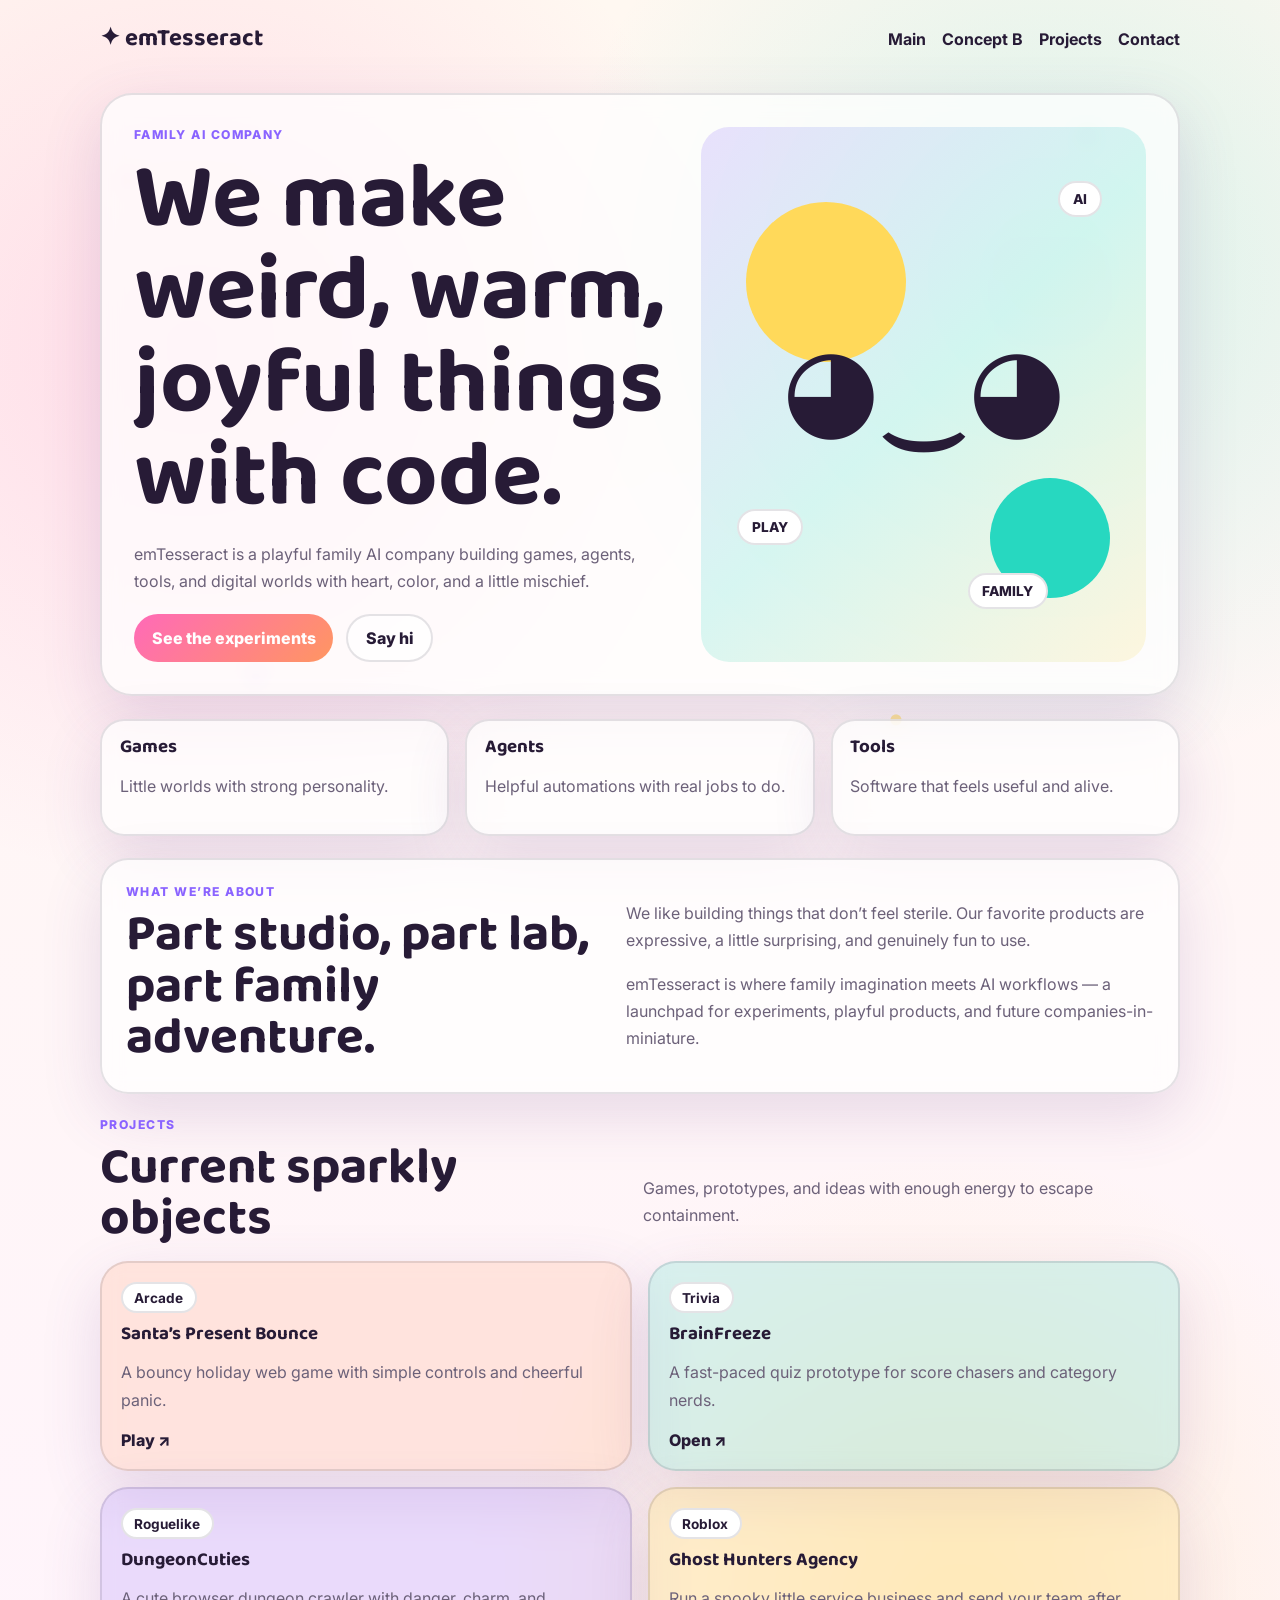
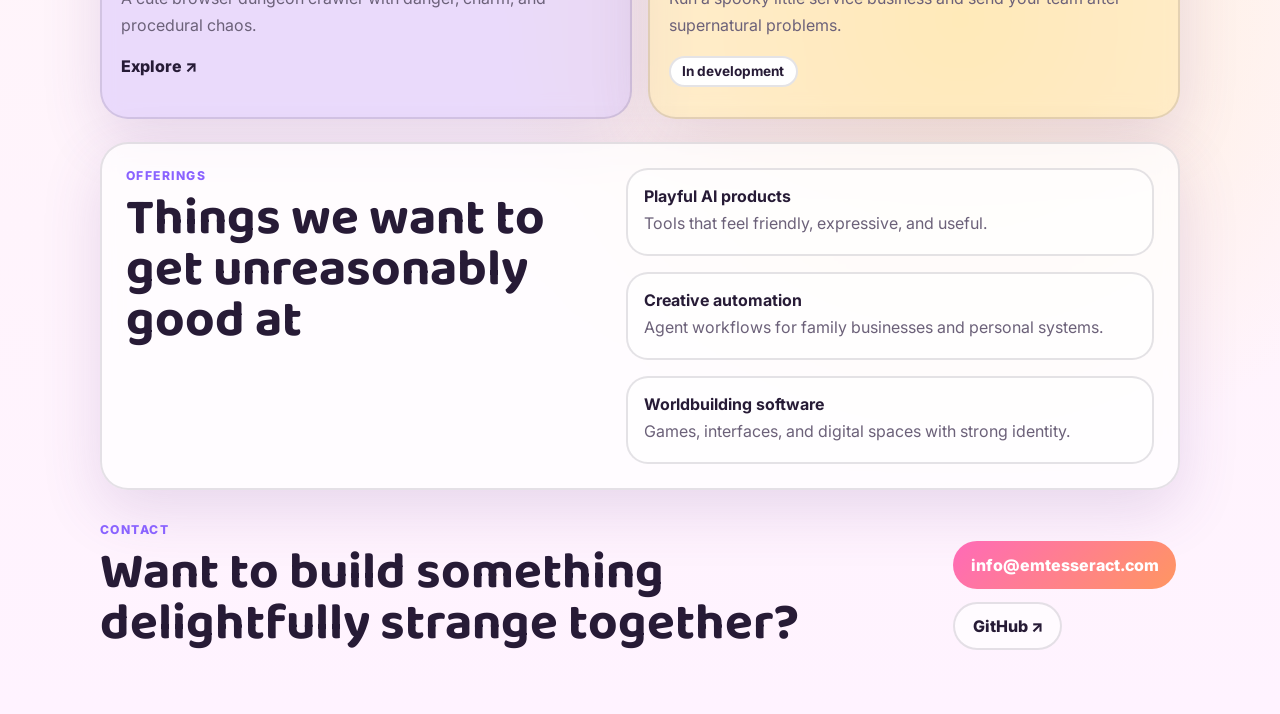
==== concept-c.html @ 74ac7b04 "Add playful homepage concept C" ====
<!DOCTYPE html>
<html lang="en">
<head>
  <meta charset="UTF-8" />
  <meta name="viewport" content="width=device-width, initial-scale=1.0" />
  <meta name="description" content="Concept C for emTesseract — a playful family AI company homepage full of color, energy, and experiments." />
  <title>emTesseract — Concept C</title>
  <link rel="preconnect" href="https://fonts.googleapis.com">
  <link rel="preconnect" href="https://fonts.gstatic.com" crossorigin>
  <link href="https://fonts.googleapis.com/css2?family=Baloo+2:wght@600;700;800&family=Inter:wght@400;500;600;700&display=swap" rel="stylesheet">
  <link rel="stylesheet" href="./style-c.css" />
</head>
<body>
  <div class="sprinkles sprinkles-a"></div>
  <div class="sprinkles sprinkles-b"></div>

  <header class="topbar shell">
    <a href="./index.html" class="logo">✦ emTesseract</a>
    <nav>
      <a href="./index.html">Main</a>
      <a href="./concept-b.html">Concept B</a>
      <a href="#projects">Projects</a>
      <a href="#contact">Contact</a>
    </nav>
  </header>

  <main class="shell">
    <section class="hero candy-panel">
      <div class="hero-copy">
        <p class="eyebrow">Family AI Company</p>
        <h1>We make weird, warm, joyful things with code.</h1>
        <p class="lede">
          emTesseract is a playful family AI company building games, agents, tools, and digital worlds with heart, color, and a little mischief.
        </p>
        <div class="actions">
          <a class="button bubble" href="#projects">See the experiments</a>
          <a class="button ghost" href="mailto:info@emtesseract.com">Say hi</a>
        </div>
      </div>
      <div class="mascot-card">
        <div class="planet planet-a"></div>
        <div class="planet planet-b"></div>
        <div class="sticker sticker-1">AI</div>
        <div class="sticker sticker-2">PLAY</div>
        <div class="sticker sticker-3">FAMILY</div>
        <div class="face">◕‿◕</div>
      </div>
    </section>

    <section class="section ribbon-grid">
      <article class="mini-panel">
        <h3>Games</h3>
        <p>Little worlds with strong personality.</p>
      </article>
      <article class="mini-panel">
        <h3>Agents</h3>
        <p>Helpful automations with real jobs to do.</p>
      </article>
      <article class="mini-panel">
        <h3>Tools</h3>
        <p>Software that feels useful and alive.</p>
      </article>
    </section>

    <section class="section story-panel">
      <div>
        <p class="eyebrow">What we’re about</p>
        <h2>Part studio, part lab, part family adventure.</h2>
      </div>
      <div class="story-copy">
        <p>
          We like building things that don’t feel sterile. Our favorite products are expressive, a little surprising, and genuinely fun to use.
        </p>
        <p>
          emTesseract is where family imagination meets AI workflows — a launchpad for experiments, playful products, and future companies-in-miniature.
        </p>
      </div>
    </section>

    <section id="projects" class="section">
      <div class="section-head">
        <div>
          <p class="eyebrow">Projects</p>
          <h2>Current sparkly objects</h2>
        </div>
        <p class="section-note">Games, prototypes, and ideas with enough energy to escape containment.</p>
      </div>

      <div class="project-grid">
        <article class="project-card peach">
          <span class="chip">Arcade</span>
          <h3>Santa’s Present Bounce</h3>
          <p>A bouncy holiday web game with simple controls and cheerful panic.</p>
          <a href="https://emtesseract.com/santa-bounce" target="_blank" rel="noreferrer">Play ↗</a>
        </article>

        <article class="project-card mint">
          <span class="chip">Trivia</span>
          <h3>BrainFreeze</h3>
          <p>A fast-paced quiz prototype for score chasers and category nerds.</p>
          <a href="https://mamercad.github.io/BrainFreeze" target="_blank" rel="noreferrer">Open ↗</a>
        </article>

        <article class="project-card lavender">
          <span class="chip">Roguelike</span>
          <h3>DungeonCuties</h3>
          <p>A cute browser dungeon crawler with danger, charm, and procedural chaos.</p>
          <a href="https://mamercad.github.io/DungeonCuties" target="_blank" rel="noreferrer">Explore ↗</a>
        </article>

        <article class="project-card lemon">
          <span class="chip">Roblox</span>
          <h3>Ghost Hunters Agency</h3>
          <p>Run a spooky little service business and send your team after supernatural problems.</p>
          <span class="status">In development</span>
        </article>
      </div>
    </section>

    <section class="section candy-panel offerings">
      <div>
        <p class="eyebrow">Offerings</p>
        <h2>Things we want to get unreasonably good at</h2>
      </div>
      <div class="offer-list">
        <div><strong>Playful AI products</strong><span>Tools that feel friendly, expressive, and useful.</span></div>
        <div><strong>Creative automation</strong><span>Agent workflows for family businesses and personal systems.</span></div>
        <div><strong>Worldbuilding software</strong><span>Games, interfaces, and digital spaces with strong identity.</span></div>
      </div>
    </section>
  </main>

  <footer id="contact" class="shell footer">
    <div>
      <p class="eyebrow">Contact</p>
      <h2>Want to build something delightfully strange together?</h2>
    </div>
    <div class="actions">
      <a class="button bubble" href="mailto:info@emtesseract.com">info@emtesseract.com</a>
      <a class="button ghost" href="https://github.com/mamerbot" target="_blank" rel="noreferrer">GitHub ↗</a>
    </div>
  </footer>
</body>
</html>
---- style-c.css ----
:root {
  --bg: #fff8f1;
  --ink: #271b36;
  --muted: #6c6179;
  --pink: #ff6ab8;
  --purple: #8a63ff;
  --teal: #27d8c0;
  --yellow: #ffd95a;
  --orange: #ff9661;
  --panel: rgba(255,255,255,0.72);
  --line: rgba(39, 27, 54, 0.12);
  --shadow: 0 20px 60px rgba(103, 61, 144, 0.16);
}
* { box-sizing: border-box; }
body {
  margin: 0;
  color: var(--ink);
  font-family: Inter, system-ui, sans-serif;
  background:
    radial-gradient(circle at 15% 15%, rgba(255,106,184,.20), transparent 24%),
    radial-gradient(circle at 82% 12%, rgba(39,216,192,.18), transparent 22%),
    radial-gradient(circle at 75% 70%, rgba(255,217,90,.22), transparent 25%),
    linear-gradient(180deg, #fff8f1 0%, #fff3ff 100%);
}
.shell { width: min(1080px, calc(100% - 2rem)); margin: 0 auto; }
.sprinkles {
  position: fixed; inset: 0; pointer-events: none; opacity: .35;
  background-image:
    radial-gradient(circle at 10% 20%, var(--pink) 0 4px, transparent 5px),
    radial-gradient(circle at 85% 15%, var(--teal) 0 4px, transparent 5px),
    radial-gradient(circle at 70% 80%, var(--yellow) 0 5px, transparent 6px),
    radial-gradient(circle at 20% 75%, var(--purple) 0 4px, transparent 5px);
}
.topbar, .footer, .hero, .section { position: relative; z-index: 1; }
.topbar {
  padding: 1.2rem 0;
  display: flex; justify-content: space-between; align-items: center; gap: 1rem;
}
.topbar nav { display:flex; gap: 1rem; flex-wrap: wrap; }
.topbar a { color: var(--ink); text-decoration: none; font-weight: 700; }
.logo {
  font-family: 'Baloo 2', Inter, sans-serif;
  font-size: 1.5rem;
}
.hero, .candy-panel, .mini-panel, .project-card, .story-panel {
  border: 2px solid var(--line);
  background: var(--panel);
  backdrop-filter: blur(10px);
  box-shadow: var(--shadow);
}
.hero {
  margin-top: 1rem;
  border-radius: 32px;
  display: grid;
  grid-template-columns: 1.1fr .9fr;
  gap: 1.5rem;
  padding: 2rem;
}
.eyebrow {
  margin: 0 0 .7rem;
  color: var(--purple);
  text-transform: uppercase;
  letter-spacing: .12em;
  font-size: .76rem;
  font-weight: 800;
}
h1, h2, h3 {
  margin: 0;
  font-family: 'Baloo 2', Inter, sans-serif;
  line-height: 1;
}
h1 { font-size: clamp(3rem, 8vw, 5.8rem); max-width: 11ch; }
h2 { font-size: clamp(2rem, 4vw, 3.2rem); }
.lede, .story-copy p, .project-card p, .mini-panel p, .offer-list span, .section-note {
  color: var(--muted);
  line-height: 1.7;
}
.actions { display:flex; gap: .8rem; flex-wrap: wrap; margin-top: 1.2rem; }
.button {
  display:inline-flex; align-items:center; justify-content:center; min-height: 3rem; padding: 0 1.1rem; border-radius: 999px; text-decoration:none; font-weight: 800;
}
.button.bubble {
  background: linear-gradient(135deg, var(--pink), var(--orange)); color: white;
}
.button.ghost {
  background: rgba(255,255,255,.65); border: 2px solid var(--line); color: var(--ink);
}
.hero-copy { padding-right: .5rem; }
.mascot-card {
  min-height: 360px; position: relative; border-radius: 28px; overflow: hidden;
  background: linear-gradient(135deg, rgba(138,99,255,.18), rgba(39,216,192,.18), rgba(255,217,90,.18));
}
.face {
  position: absolute; inset: 0; display:grid; place-items:center; font-family: 'Baloo 2', Inter, sans-serif; font-size: clamp(4rem, 10vw, 7rem);
}
.planet {
  position:absolute; border-radius:999px; filter: blur(.2px);
}
.planet-a { width: 160px; height: 160px; background: var(--yellow); top: 14%; left: 10%; }
.planet-b { width: 120px; height: 120px; background: var(--teal); right: 8%; bottom: 12%; }
.sticker {
  position:absolute; padding:.5rem .8rem; border-radius:999px; font-weight:800; font-size:.85rem; background:white; border:2px solid var(--line);
}
.sticker-1 { top: 10%; right: 10%; }
.sticker-2 { bottom: 22%; left: 8%; }
.sticker-3 { bottom: 10%; right: 22%; }
.section { margin-top: 1.4rem; }
.ribbon-grid {
  display:grid; grid-template-columns: repeat(3, minmax(0,1fr)); gap: 1rem;
}
.mini-panel { border-radius: 24px; padding: 1.1rem; }
.story-panel, .offerings {
  border-radius: 28px; padding: 1.5rem; display:grid; grid-template-columns: .9fr 1fr; gap: 1.5rem;
}
.section-head { display:flex; justify-content:space-between; align-items:end; gap:1rem; margin-bottom: 1rem; }
.project-grid { display:grid; grid-template-columns: repeat(2, minmax(0,1fr)); gap: 1rem; }
.project-card {
  border-radius: 28px; padding: 1.2rem;
}
.project-card a { color: var(--ink); font-weight: 800; text-decoration: none; }
.peach { background: rgba(255,150,97,.18); }
.mint { background: rgba(39,216,192,.18); }
.lavender { background: rgba(138,99,255,.18); }
.lemon { background: rgba(255,217,90,.24); }
.chip, .status {
  display:inline-flex; border-radius:999px; padding:.35rem .7rem; background:white; border:2px solid var(--line); font-size:.85rem; font-weight:700; margin-bottom:.7rem;
}
.offer-list { display:grid; gap: 1rem; }
.offer-list div {
  padding: 1rem; border-radius: 22px; background: rgba(255,255,255,.55); border:2px solid var(--line);
}
.offer-list strong { display:block; margin-bottom:.3rem; }
.footer {
  padding: 2rem 0 4rem; display:flex; justify-content:space-between; gap: 1rem; align-items:end;
}
@media (max-width: 900px) {
  .hero, .story-panel, .offerings, .footer, .section-head, .project-grid, .ribbon-grid { grid-template-columns: 1fr; display:grid; }
}
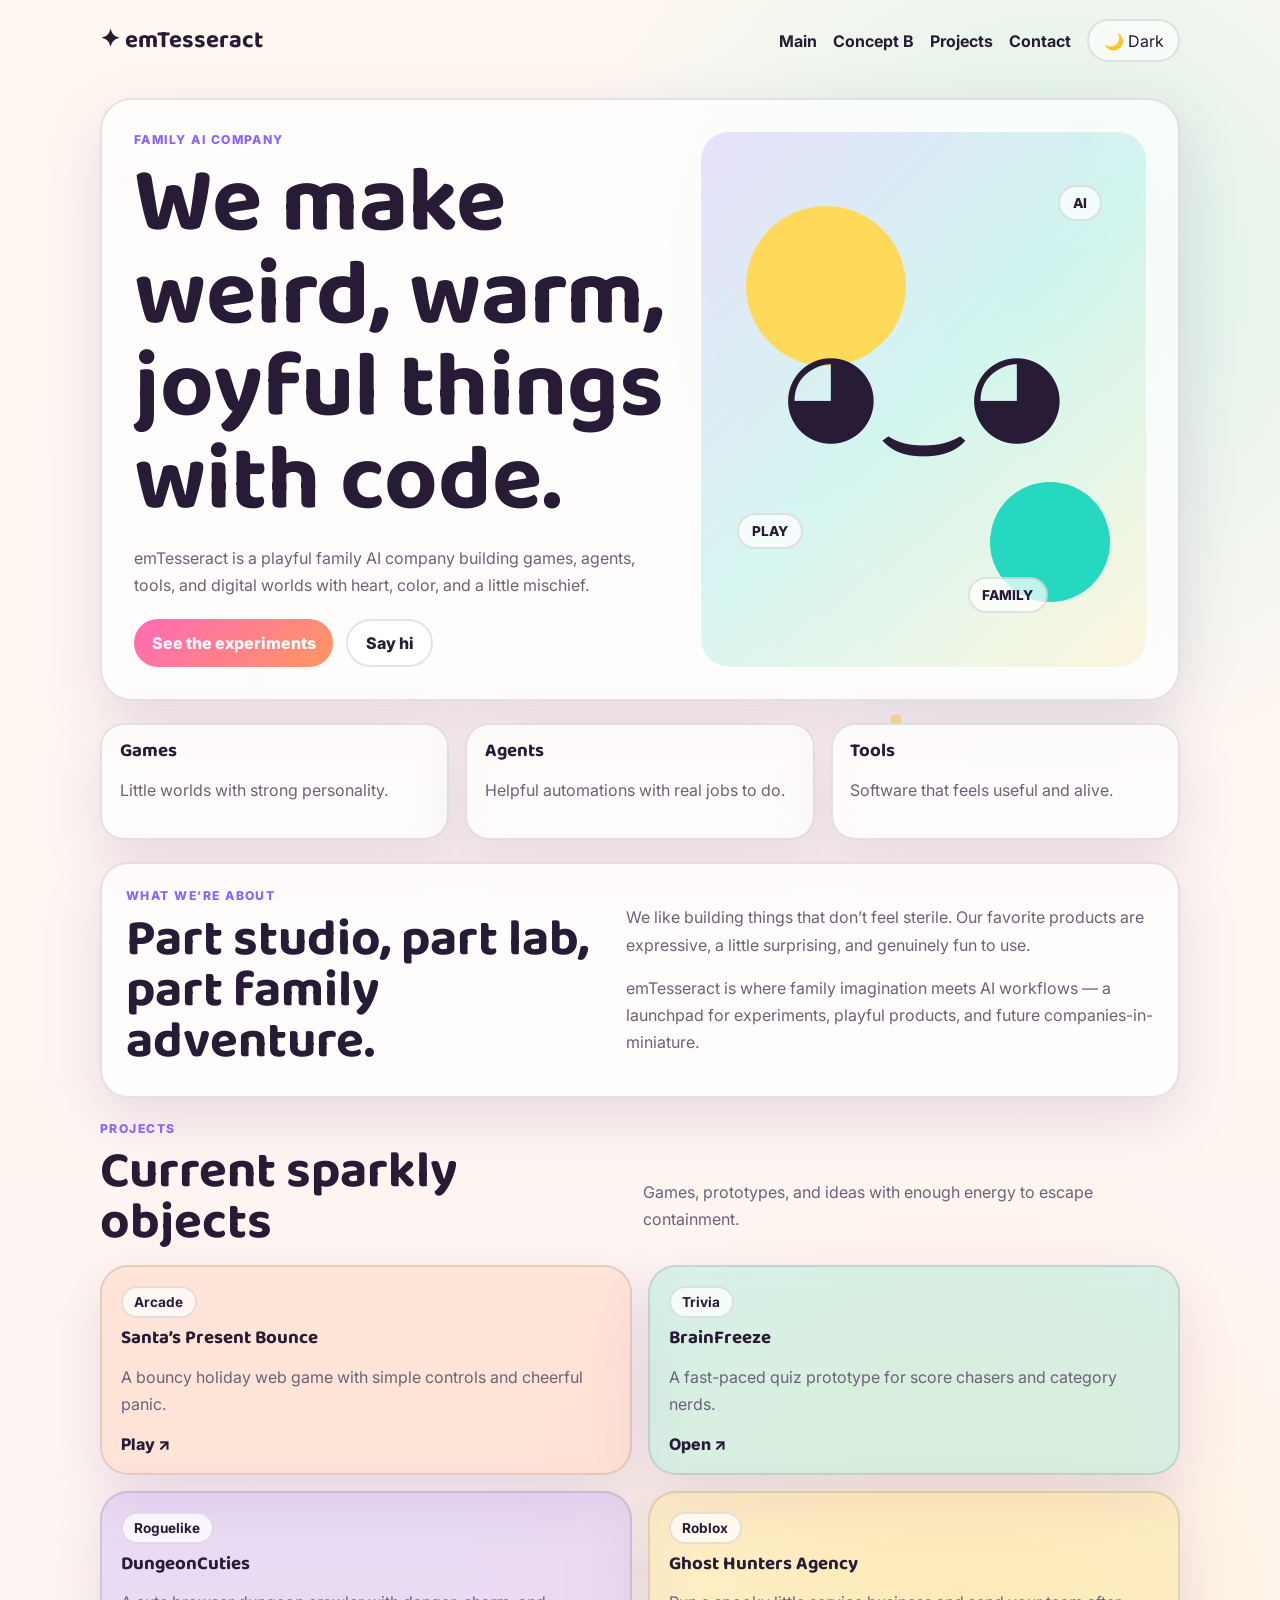
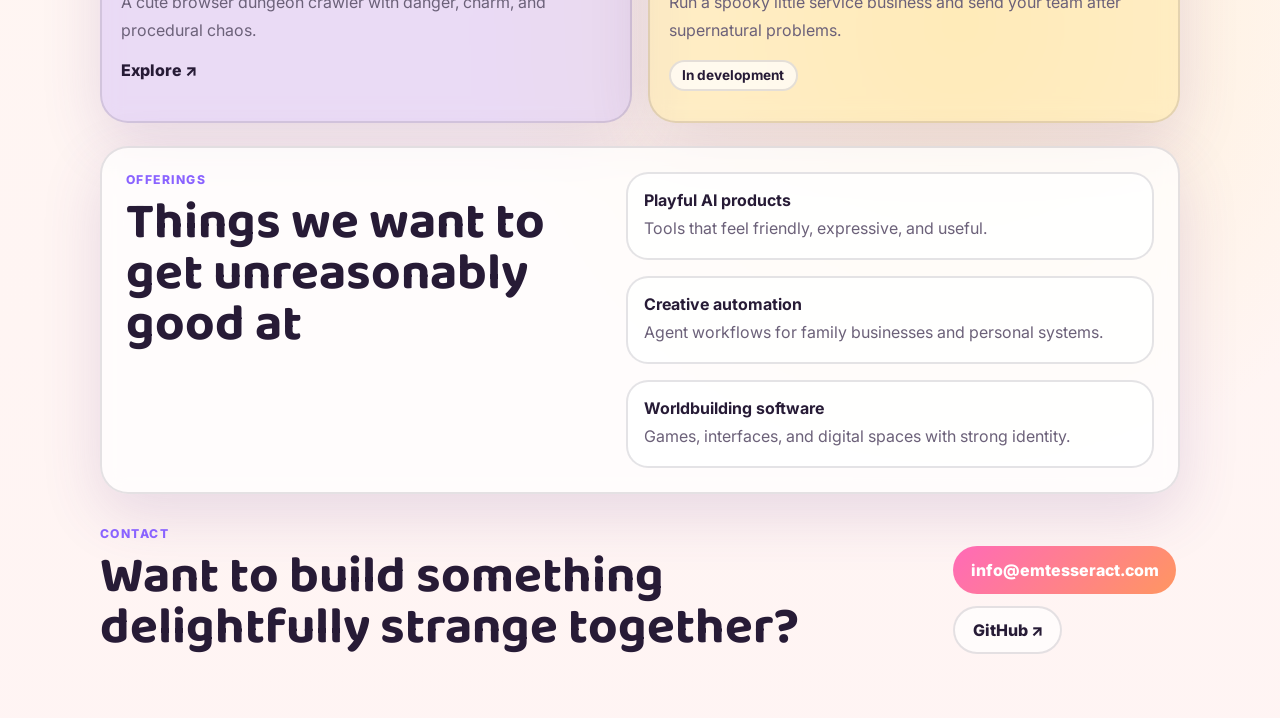
==== commit fadc609e: "Add theme toggle and clean up concept C background" ====
--- a/concept-c.html
+++ b/concept-c.html
@@ -9,6 +9,13 @@
   <link rel="preconnect" href="https://fonts.gstatic.com" crossorigin>
   <link href="https://fonts.googleapis.com/css2?family=Baloo+2:wght@600;700;800&family=Inter:wght@400;500;600;700&display=swap" rel="stylesheet">
   <link rel="stylesheet" href="./style-c.css" />
+  <script>
+    (function () {
+      const saved = localStorage.getItem('emtesseract-concept-c-theme');
+      const preferred = window.matchMedia('(prefers-color-scheme: dark)').matches ? 'dark' : 'light';
+      document.documentElement.setAttribute('data-theme', saved || preferred);
+    })();
+  </script>
 </head>
 <body>
   <div class="sprinkles sprinkles-a"></div>
@@ -21,6 +28,7 @@
       <a href="./concept-b.html">Concept B</a>
       <a href="#projects">Projects</a>
       <a href="#contact">Contact</a>
+      <button type="button" class="theme-toggle" aria-label="Toggle color theme">🌙 Dark</button>
     </nav>
   </header>
 
@@ -140,5 +148,25 @@
       <a class="button ghost" href="https://github.com/mamerbot" target="_blank" rel="noreferrer">GitHub ↗</a>
     </div>
   </footer>
+
+  <script>
+    (function () {
+      const key = 'emtesseract-concept-c-theme';
+      const root = document.documentElement;
+      const button = document.querySelector('.theme-toggle');
+      const applyTheme = (theme) => {
+        root.setAttribute('data-theme', theme);
+        localStorage.setItem(key, theme);
+        if (button) {
+          button.textContent = theme === 'dark' ? '☀️ Light' : '🌙 Dark';
+        }
+      };
+      const current = root.getAttribute('data-theme') || 'light';
+      applyTheme(current);
+      button?.addEventListener('click', function () {
+        applyTheme(root.getAttribute('data-theme') === 'dark' ? 'light' : 'dark');
+      });
+    })();
+  </script>
 </body>
 </html>
--- a/style-c.css
+++ b/style-c.css
@@ -10,17 +10,33 @@
   --panel: rgba(255,255,255,0.72);
   --line: rgba(39, 27, 54, 0.12);
   --shadow: 0 20px 60px rgba(103, 61, 144, 0.16);
+  --button-ghost-bg: rgba(255,255,255,.65);
 }
+
+:root[data-theme="dark"] {
+  --bg: #140f20;
+  --ink: #f7ecff;
+  --muted: #c6b7d6;
+  --pink: #ff76cb;
+  --purple: #9b7cff;
+  --teal: #41e5d1;
+  --yellow: #ffd95a;
+  --orange: #ff9d74;
+  --panel: rgba(33, 24, 50, 0.78);
+  --line: rgba(255, 233, 255, 0.12);
+  --shadow: 0 22px 70px rgba(0, 0, 0, 0.38);
+  --button-ghost-bg: rgba(255,255,255,.08);
+}
+
 * { box-sizing: border-box; }
 body {
   margin: 0;
   color: var(--ink);
   font-family: Inter, system-ui, sans-serif;
   background:
-    radial-gradient(circle at 15% 15%, rgba(255,106,184,.20), transparent 24%),
     radial-gradient(circle at 82% 12%, rgba(39,216,192,.18), transparent 22%),
-    radial-gradient(circle at 75% 70%, rgba(255,217,90,.22), transparent 25%),
-    linear-gradient(180deg, #fff8f1 0%, #fff3ff 100%);
+    radial-gradient(circle at 75% 70%, rgba(255,217,90,.18), transparent 25%),
+    linear-gradient(180deg, var(--bg) 0%, color-mix(in srgb, var(--bg) 82%, #ffe4ff 18%) 100%);
 }
 .shell { width: min(1080px, calc(100% - 2rem)); margin: 0 auto; }
 .sprinkles {
@@ -36,8 +52,17 @@
   padding: 1.2rem 0;
   display: flex; justify-content: space-between; align-items: center; gap: 1rem;
 }
-.topbar nav { display:flex; gap: 1rem; flex-wrap: wrap; }
-.topbar a { color: var(--ink); text-decoration: none; font-weight: 700; }
+.topbar nav { display:flex; gap: 1rem; flex-wrap: wrap; align-items: center; }
+.topbar a, .theme-toggle { color: var(--ink); text-decoration: none; font-weight: 700; }
+.theme-toggle {
+  appearance: none;
+  border: 2px solid var(--line);
+  background: var(--button-ghost-bg);
+  border-radius: 999px;
+  padding: .6rem .9rem;
+  cursor: pointer;
+  font: inherit;
+}
 .logo {
   font-family: 'Baloo 2', Inter, sans-serif;
   font-size: 1.5rem;
@@ -83,7 +108,7 @@
   background: linear-gradient(135deg, var(--pink), var(--orange)); color: white;
 }
 .button.ghost {
-  background: rgba(255,255,255,.65); border: 2px solid var(--line); color: var(--ink);
+  background: var(--button-ghost-bg); border: 2px solid var(--line); color: var(--ink);
 }
 .hero-copy { padding-right: .5rem; }
 .mascot-card {
@@ -99,7 +124,7 @@
 .planet-a { width: 160px; height: 160px; background: var(--yellow); top: 14%; left: 10%; }
 .planet-b { width: 120px; height: 120px; background: var(--teal); right: 8%; bottom: 12%; }
 .sticker {
-  position:absolute; padding:.5rem .8rem; border-radius:999px; font-weight:800; font-size:.85rem; background:white; border:2px solid var(--line);
+  position:absolute; padding:.5rem .8rem; border-radius:999px; font-weight:800; font-size:.85rem; background: var(--panel); border:2px solid var(--line);
 }
 .sticker-1 { top: 10%; right: 10%; }
 .sticker-2 { bottom: 22%; left: 8%; }
@@ -123,11 +148,11 @@
 .lavender { background: rgba(138,99,255,.18); }
 .lemon { background: rgba(255,217,90,.24); }
 .chip, .status {
-  display:inline-flex; border-radius:999px; padding:.35rem .7rem; background:white; border:2px solid var(--line); font-size:.85rem; font-weight:700; margin-bottom:.7rem;
+  display:inline-flex; border-radius:999px; padding:.35rem .7rem; background: var(--panel); border:2px solid var(--line); font-size:.85rem; font-weight:700; margin-bottom:.7rem;
 }
 .offer-list { display:grid; gap: 1rem; }
 .offer-list div {
-  padding: 1rem; border-radius: 22px; background: rgba(255,255,255,.55); border:2px solid var(--line);
+  padding: 1rem; border-radius: 22px; background: color-mix(in srgb, var(--panel) 86%, white 14%); border:2px solid var(--line);
 }
 .offer-list strong { display:block; margin-bottom:.3rem; }
 .footer {
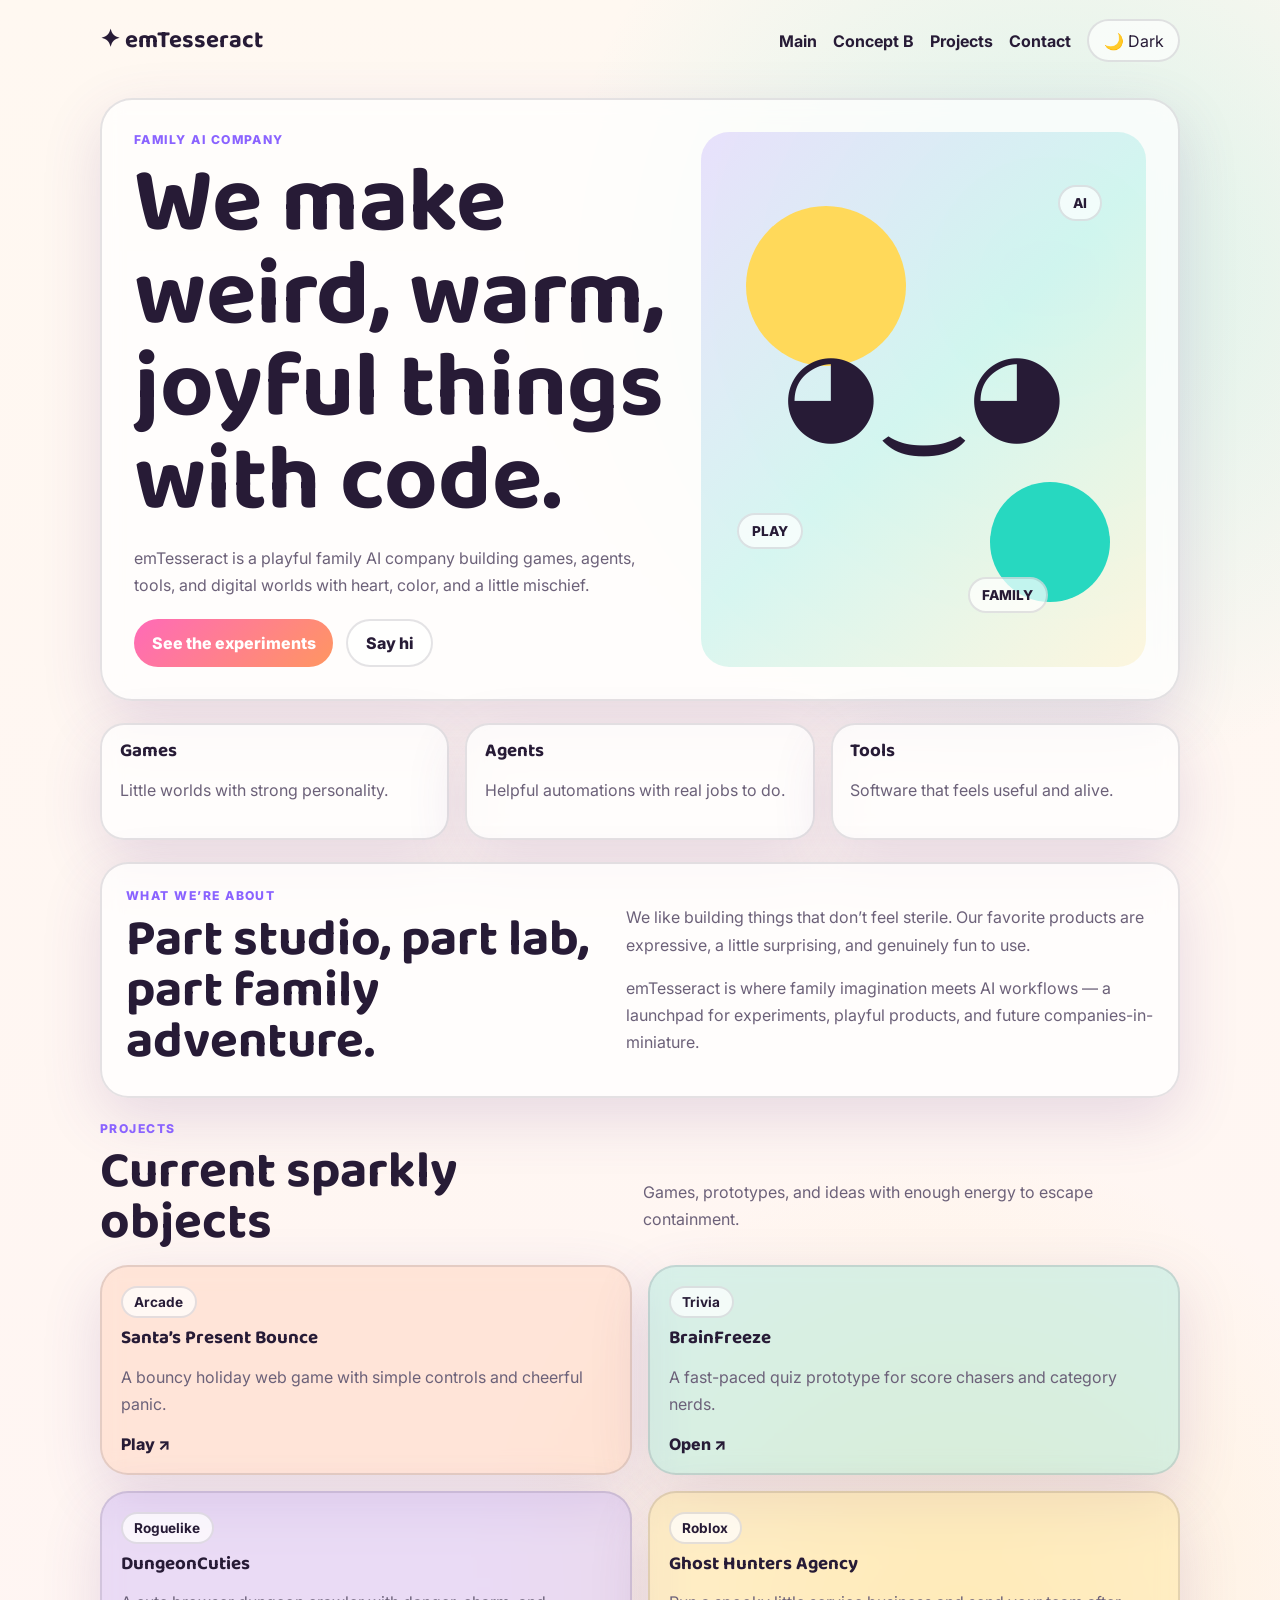
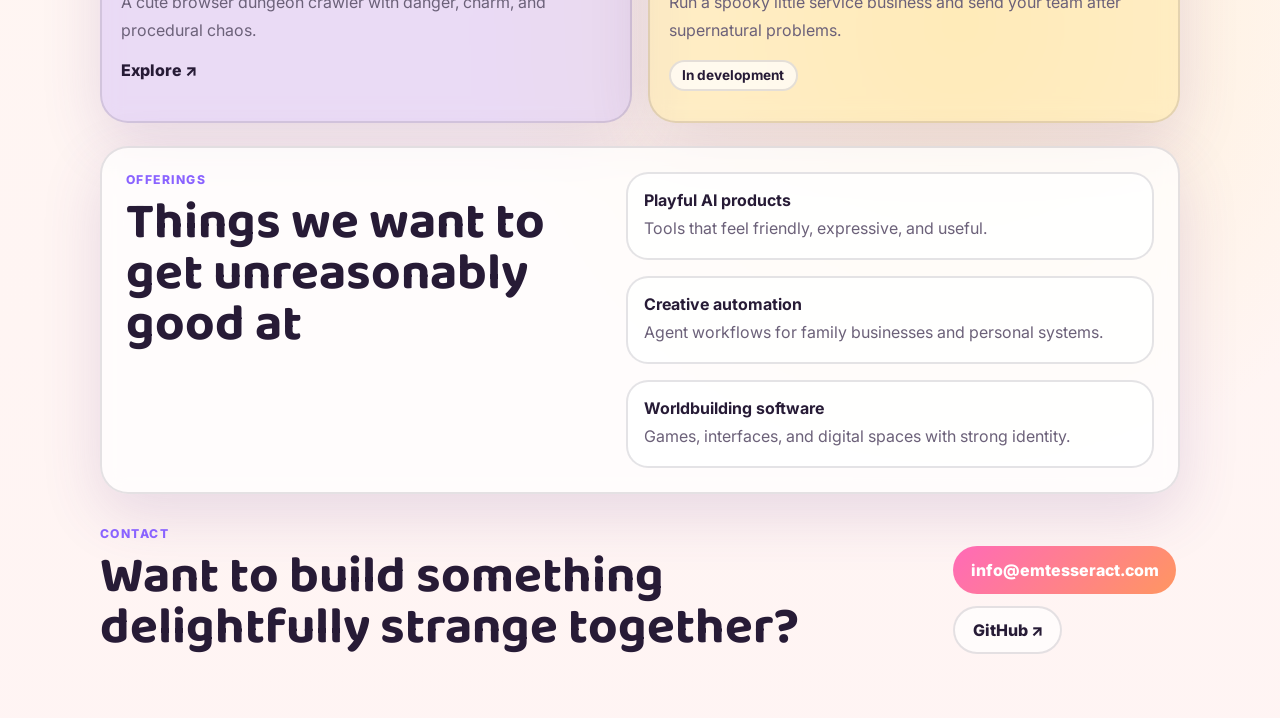
==== commit 071e7eef: "Remove stray decorative sprinkles from concept C" ====
--- a/concept-c.html
+++ b/concept-c.html
@@ -18,9 +18,6 @@
   </script>
 </head>
 <body>
-  <div class="sprinkles sprinkles-a"></div>
-  <div class="sprinkles sprinkles-b"></div>
-
   <header class="topbar shell">
     <a href="./index.html" class="logo">✦ emTesseract</a>
     <nav>
--- a/style-c.css
+++ b/style-c.css
@@ -39,14 +39,6 @@
     linear-gradient(180deg, var(--bg) 0%, color-mix(in srgb, var(--bg) 82%, #ffe4ff 18%) 100%);
 }
 .shell { width: min(1080px, calc(100% - 2rem)); margin: 0 auto; }
-.sprinkles {
-  position: fixed; inset: 0; pointer-events: none; opacity: .35;
-  background-image:
-    radial-gradient(circle at 10% 20%, var(--pink) 0 4px, transparent 5px),
-    radial-gradient(circle at 85% 15%, var(--teal) 0 4px, transparent 5px),
-    radial-gradient(circle at 70% 80%, var(--yellow) 0 5px, transparent 6px),
-    radial-gradient(circle at 20% 75%, var(--purple) 0 4px, transparent 5px);
-}
 .topbar, .footer, .hero, .section { position: relative; z-index: 1; }
 .topbar {
   padding: 1.2rem 0;
